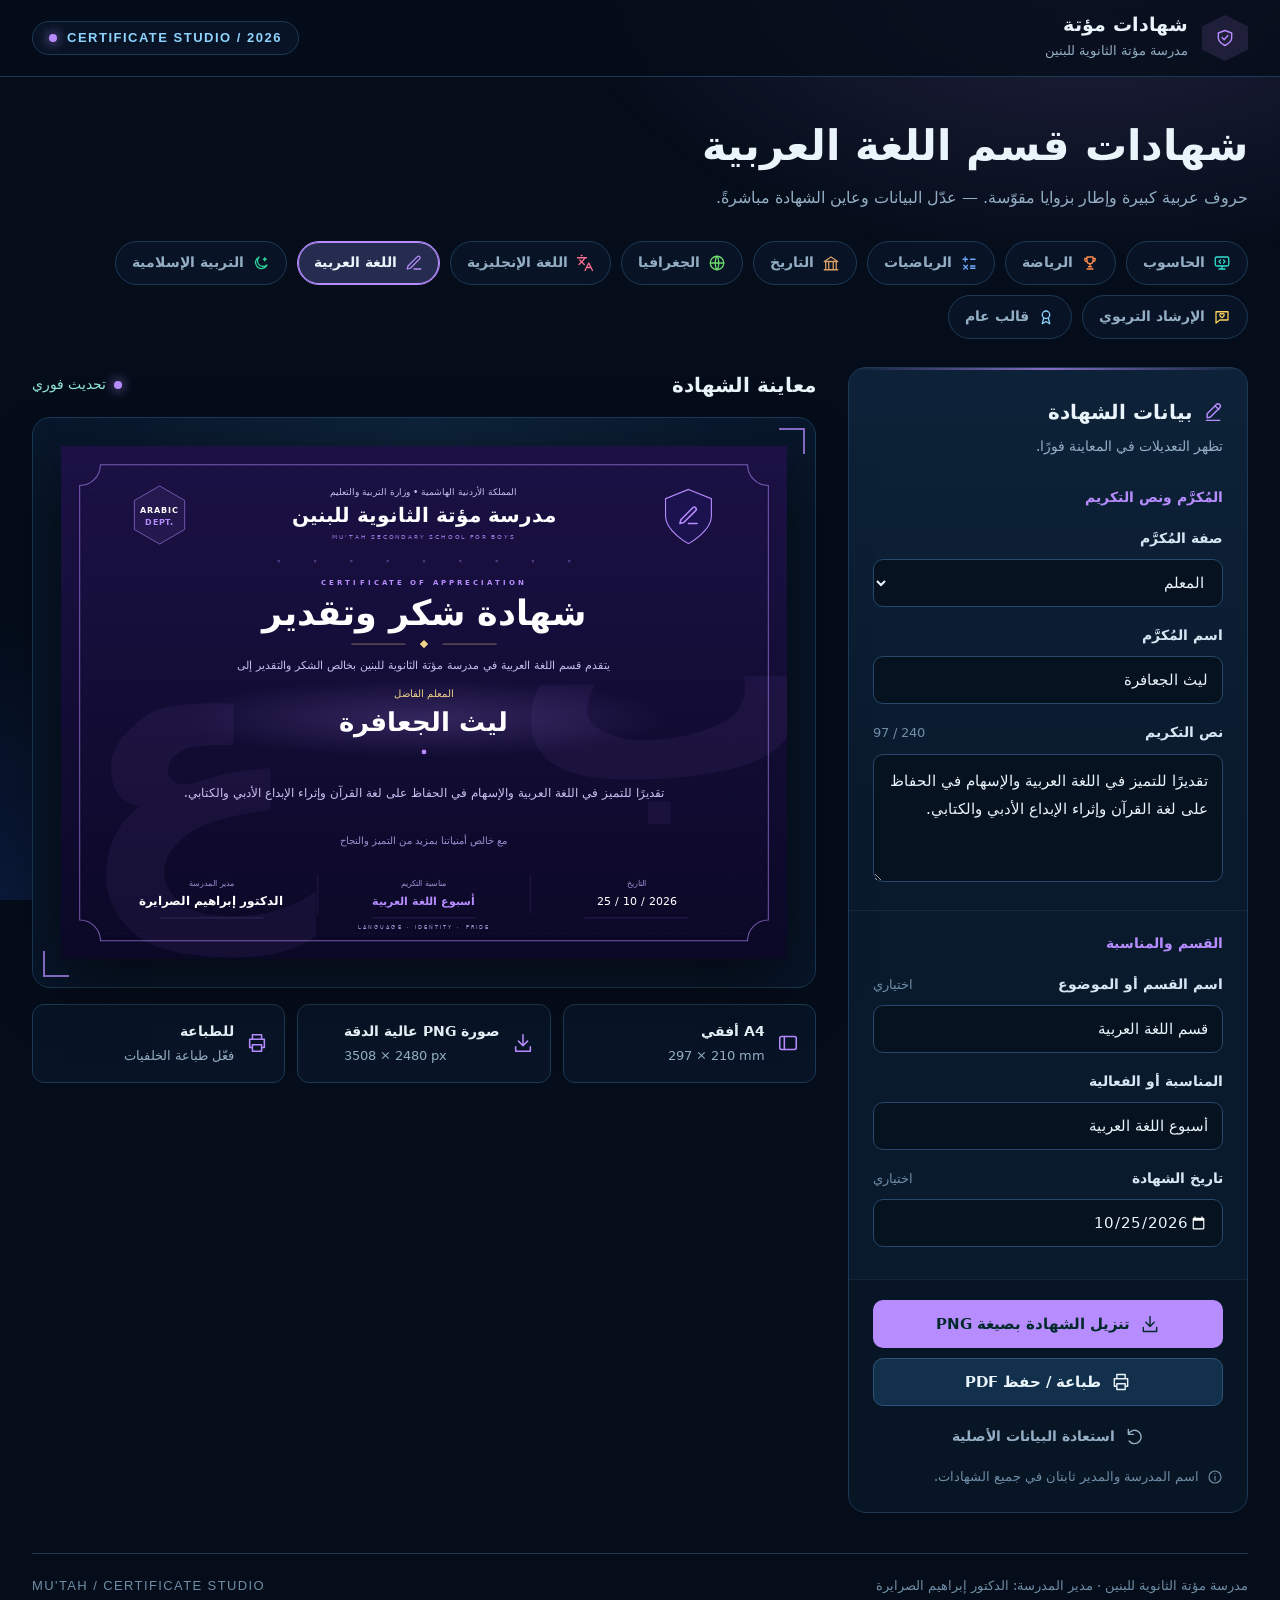
==== arabic.html @ f324a5b7 "Add files via upload" ====
<!doctype html>
<html lang="ar" dir="rtl">
<head>
<meta charset="utf-8">
<meta name="viewport" content="width=device-width,initial-scale=1">
<meta name="theme-color" content="#050d1a">
<meta name="description" content="صمّم شهادة شكر وتقدير لمدرسة مؤتة الثانوية للبنين بطابع الأمن السيبراني، ثم نزّلها صورة أو اطبعها.">
<title>شهادات مؤتة | شهادات الأقسام</title>
<link rel="stylesheet" href="style.css">
</head>
<body data-dept="arabic">
<svg width="0" height="0" class="sr-only" aria-hidden="true" xmlns="http://www.w3.org/2000/svg"><defs>
<symbol id="i-shield" viewBox="0 0 24 24"><path d="m12 3 8 3v6c0 5-8 9-8 9s-8-4-8-9V6z"/><path d="m8.5 11.5 2.4 2.5 4.6-5"/></symbol>
<symbol id="i-edit" viewBox="0 0 24 24"><path d="M15 5 19 9M5 19l4-1 11-11a2.8 2.8 0 0 0-4-4L5 14zM4 22h16"/></symbol>
<symbol id="i-download" viewBox="0 0 24 24"><path d="M12 3v12m-5-5 5 5 5-5M4 16v5h16v-5"/></symbol>
<symbol id="i-print" viewBox="0 0 24 24"><path d="M7 8V3h10v5M7 17H4V8h16v9h-3M7 14h10v7H7z"/></symbol>
<symbol id="i-reset" viewBox="0 0 24 24"><path d="M4 4v6h6M4 10a8 8 0 1 1 1 8"/></symbol>
<symbol id="i-info" viewBox="0 0 24 24"><circle cx="12" cy="12" r="9"/><path d="M12 11v6m0-10h.01"/></symbol>
<symbol id="i-layout" viewBox="0 0 24 24"><rect x="3" y="5" width="18" height="14" rx="2"/><path d="M8 5v14"/></symbol>
</defs></svg>
<header class="topbar"><div class="wrap top"><a class="brand" href="index.html" aria-label="الصفحة الرئيسية"><div class="mark"><svg class="ui-icon" aria-hidden="true"><use href="#i-shield"/></svg></div><div><b>شهادات مؤتة</b><small>مدرسة مؤتة الثانوية للبنين</small></div></a><div class="tag" dir="ltr">CERTIFICATE STUDIO / 2026</div></div></header>
<main class="wrap">
<section class="intro"><h1 id="pageH1">شهادات مؤتة</h1><p id="pageLead"></p></section>
<nav class="depts" id="depts" aria-label="اختر القسم"></nav>
<div class="work">
<aside class="panel" aria-labelledby="form-title">
<div class="ph"><h2 id="form-title"><svg class="ui-icon" aria-hidden="true"><use href="#i-edit"/></svg>بيانات الشهادة</h2><p>تظهر التعديلات في المعاينة فورًا.</p></div>
<form id="certificateForm" autocomplete="off">
<div class="group"><h3>المُكرَّم ونص التكريم</h3>
<div class="field"><label for="honorific">صفة المُكرَّم</label><select id="honorific"><option value="المعلم الفاضل">المعلم</option><option value="المعلمة الفاضلة">المعلمة</option><option value="الطالب المتميز">الطالب</option><option value="الطالبة المتميزة">الطالبة</option><option value="الأستاذ الفاضل">الأستاذ</option><option value="الأستاذة الفاضلة">الأستاذة</option><option value="">بدون صفة</option></select></div>
<div class="field"><label for="recipient">اسم المُكرَّم</label><input id="recipient" value="ليث الجعافرة" maxlength="90" placeholder="اكتب اسم المعلم أو الطالب" spellcheck="false"></div>
<div class="field"><label for="reason">نص التكريم <span class="hint" id="reasonCount" dir="ltr" aria-hidden="true">0 / 240</span></label><textarea id="reason" maxlength="240" aria-describedby="reason-limit">تقديرًا للجهود المتميزة والمشاركة الفاعلة في فعاليات الأمن السيبراني، والإسهام في نشر الوعي الرقمي وثقافة الاستخدام الآمن للتكنولوجيا.</textarea><span class="sr-only" id="reason-limit">الحد الأقصى 240 حرفًا.</span></div></div>
<div class="group"><h3>القسم والمناسبة</h3>
<div class="field"><label for="deptName">اسم القسم أو الموضوع <span class="hint">اختياري</span></label><input id="deptName" maxlength="48" placeholder="مثال: قسم الحاسوب"></div>
<div class="field"><label for="occasion">المناسبة أو الفعالية</label><input id="occasion" value="CYBER ARENA 2026" maxlength="64" placeholder="اكتب عنوان المناسبة" dir="auto"></div>
<div class="field"><label for="date">تاريخ الشهادة <span class="hint">اختياري</span></label><input id="date" type="date" value="2026-10-25"></div></div>
<div class="acts"><button type="button" id="pngBtn" class="btn btn-p"><svg class="ui-icon" aria-hidden="true"><use href="#i-download"/></svg><span>تنزيل الشهادة بصيغة PNG</span></button><button type="button" id="printBtn" class="btn btn-s"><svg class="ui-icon" aria-hidden="true"><use href="#i-print"/></svg>طباعة / حفظ PDF</button><button type="button" id="resetBtn" class="btn btn-t"><svg class="ui-icon" aria-hidden="true"><use href="#i-reset"/></svg>استعادة البيانات الأصلية</button><p class="note"><svg class="ui-icon" aria-hidden="true"><use href="#i-info"/></svg>اسم المدرسة والمدير ثابتان في جميع الشهادات.</p></div>
</form></aside>
<section class="preview" aria-labelledby="preview-title">
<div class="pv-head"><h2 id="preview-title">معاينة الشهادة</h2><span class="live">تحديث فوري</span></div>
<div class="stage"><div class="art">
<svg id="certificate" style="color:#35e0d0" viewBox="0 0 1400 990" xmlns="http://www.w3.org/2000/svg" role="img" aria-labelledby="certTitle certDesc">
<title id="certTitle">شهادة شكر وتقدير</title><desc id="certDesc">شهادة صادرة عن مدرسة مؤتة الثانوية للبنين.</desc>
<defs>
<style id="svgFontStyles"></style>
<style>.ar{font-family:CyberArabic,Tahoma,sans-serif;text-anchor:middle;direction:rtl;unicode-bidi:plaintext}.en{font-family:CyberArabic,Arial,sans-serif;text-anchor:middle;direction:ltr;unicode-bidi:plaintext}</style>
<linearGradient id="bgG" x1="0" y1="0" x2="0" y2="1"><stop stop-color="#071a33"/><stop offset="1" stop-color="#040e1c"/></linearGradient>
<radialGradient id="glow" cx=".5" cy="0" r=".7"><stop stop-color="currentColor" stop-opacity=".22"/><stop offset="1" stop-color="currentColor" stop-opacity="0"/></radialGradient>
<radialGradient id="nameGlow"><stop stop-color="currentColor" stop-opacity=".2"/><stop offset="1" stop-color="currentColor" stop-opacity="0"/></radialGradient>
<linearGradient id="fade" x1="0" y1="0" x2="1" y2="0"><stop stop-color="currentColor" stop-opacity="0"/><stop offset=".5" stop-color="currentColor"/><stop offset="1" stop-color="currentColor" stop-opacity="0"/></linearGradient>
<pattern id="hex" width="34.64" height="60" patternUnits="userSpaceOnUse" patternTransform="scale(1.25)"><path d="M0 10L17.32 0 34.64 10M0 10V30M34.64 10V30M0 30L17.32 40 34.64 30M17.32 40V60" fill="none" stroke="currentColor" stroke-opacity=".075"/></pattern>
<g id="trace" fill="none" stroke="currentColor" stroke-width="1.5" opacity=".4"><path d="M36 430h34l30 30v100l26 26v80M36 468h18l26 26v70l26 26v50"/><circle cx="126" cy="666" r="4"/><circle cx="106" cy="640" r="4"/></g>
</defs>
<g id="themeArt"></g>
<g transform="translate(190 133)"><path d="M0-56 48.5-28v56L0 56-48.5 28v-56Z" fill="currentColor" fill-opacity=".07" stroke="currentColor" stroke-opacity=".7" stroke-width="1.5"/><text id="badge1" class="en" y="-4" style="fill:var(--ink)" font-size="15" font-weight="700" letter-spacing="2">CYBER</text><text id="badge2" class="en" y="20" fill="currentColor" font-size="16" font-weight="700" letter-spacing="1.5">ARENA</text></g>
<g transform="translate(1210 133) scale(.85)"><path d="M0-58 52-37V3C52 37 0 65 0 65S-52 37-52 3v-40Z" style="fill:var(--panel)" stroke="currentColor" stroke-width="2.5"/><g id="emblemIcon" transform="translate(-26 -24) scale(2.17)" fill="none" stroke="currentColor" stroke-width="1.6" stroke-linecap="round" stroke-linejoin="round"></g></g>
<text class="ar" x="700" y="94" style="fill:var(--soft)" font-size="17">المملكة الأردنية الهاشمية  •  وزارة التربية والتعليم</text>
<text class="ar" x="700" y="146" style="fill:var(--ink)" font-size="38" font-weight="700">مدرسة مؤتة الثانوية للبنين</text>
<text class="en" x="700" y="180" fill="currentColor" fill-opacity=".8" font-size="12" letter-spacing="3.5">MU'TAH SECONDARY SCHOOL FOR BOYS</text>
<path d="M120 214H1280" stroke="url(#fade)" stroke-width="1.5"/>
<text class="en" x="700" y="268" fill="currentColor" font-size="14" font-weight="700" letter-spacing="6">CERTIFICATE OF APPRECIATION</text>
<text class="ar" x="700" y="346" style="fill:var(--ink)" font-size="68" font-weight="700">شهادة شكر وتقدير</text>
<path d="M560 382h104M736 382h104" style="stroke:var(--gold)" stroke-opacity=".6" stroke-width="1.5"/><path d="m700 374 8 8-8 8-8-8Z" style="fill:var(--gold)"/>
<text id="introText" class="ar" x="700" y="430" style="fill:var(--soft)" font-size="22">تتقدم إدارة مدرسة مؤتة الثانوية للبنين بخالص الشكر والتقدير إلى</text>
<ellipse cx="700" cy="525" rx="470" ry="76" fill="url(#nameGlow)"/>
<text class="ar" id="honorificText" x="700" y="484" style="fill:var(--gold)" font-size="20">المعلم الفاضل</text>
<text class="ar" id="recipientText" x="700" y="549" style="fill:var(--ink)" font-size="50" font-weight="700">ليث الجعافرة</text>
<path d="M360 590H1040" stroke="url(#fade)" stroke-width="2"/><circle cx="700" cy="590" r="4.5" fill="currentColor"/>
<text class="ar" id="reasonText" x="700" y="648" style="fill:var(--soft)" font-size="23"><tspan x="700">تقديرًا للجهود المتميزة والمشاركة الفاعلة في فعاليات الأمن السيبراني،</tspan></text>
<text class="ar" x="700" y="767" style="fill:var(--mute)" font-size="19">مع خالص أمنياتنا بمزيد من التميز والنجاح</text>
<path d="M120 808H1280" stroke="url(#fade)" stroke-opacity=".5"/><path d="M495 826v76M905 826v76" stroke="currentColor" stroke-opacity=".25"/>
<g id="eventGroup"><text class="ar" x="700" y="848" style="fill:var(--mute)" font-size="15">مناسبة التكريم</text><text id="occasionText" class="en" x="700" y="886" fill="currentColor" font-size="22" font-weight="700">CYBER ARENA 2026</text></g>
<g id="dateGroup"><text class="ar" x="1110" y="848" style="fill:var(--mute)" font-size="15">التاريخ</text><text id="dateText" class="en" x="1110" y="886" style="fill:var(--ink)" font-size="22">25 / 10 / 2026</text></g>
<text class="ar" x="290" y="848" style="fill:var(--mute)" font-size="15">مدير المدرسة</text><text class="ar" x="290" y="886" style="fill:var(--ink)" font-size="23" font-weight="700">الدكتور إبراهيم الصرايرة</text>
<path d="M190 910h200M600 910h200M1010 910h200" stroke="currentColor" stroke-opacity=".35"/>
<text id="taglineText" class="en" x="700" y="932" style="fill:var(--mute)" font-size="10" letter-spacing="4">KNOWLEDGE · AWARENESS · EXCELLENCE</text>
</svg></div></div>
<div class="specs"><div class="spec"><svg class="ui-icon" aria-hidden="true"><use href="#i-layout"/></svg><div><b>A4 أفقي</b><small dir="ltr">297 × 210 mm</small></div></div><div class="spec"><svg class="ui-icon" aria-hidden="true"><use href="#i-download"/></svg><div><b>صورة PNG عالية الدقة</b><small dir="ltr">3508 × 2480 px</small></div></div><div class="spec"><svg class="ui-icon" aria-hidden="true"><use href="#i-print"/></svg><div><b>للطباعة</b><small>فعّل طباعة الخلفيات</small></div></div></div>
</section></div>
<footer class="foot"><span>مدرسة مؤتة الثانوية للبنين · مدير المدرسة: الدكتور إبراهيم الصرايرة</span><span dir="ltr">MU'TAH / CERTIFICATE STUDIO</span></footer>
</main>
<div id="toast" class="toast" role="status" aria-live="polite"></div>
<script src="themes.js"></script>
<script src="script.js"></script>
</body>
</html>
---- style.css ----
/* شهادات مؤتة — التنسيق */
:root{color-scheme:dark;--bg:#050d1a;--panel:#0a1a2d;--line:#1c3a56;--ink:#eaf4fb;--mute:#93aec4;--dim:#6f8da6;--cyan:#35e0d0;--ice:#8fd3ff;--gold:#e6c26e;--font:CyberArabic,Tahoma,sans-serif}
*{box-sizing:border-box}
body{margin:0;min-width:320px;background:var(--bg);color:var(--ink);font:400 15px/1.8 var(--font);isolation:isolate}
body:before{content:"";position:fixed;inset:0;z-index:-1;pointer-events:none;background:radial-gradient(60% 50% at 85% -5%,color-mix(in srgb,var(--cyan) 17%,transparent),transparent 70%),radial-gradient(50% 45% at 0% 100%,#2f6bff22,transparent 70%)}
button,input,select,textarea{font:inherit}button{cursor:pointer}button:disabled{cursor:wait;opacity:.65}
:focus-visible{outline:3px solid var(--cyan);outline-offset:3px}
svg.ui-icon{width:20px;height:20px;fill:none;stroke:currentColor;stroke-width:1.7;stroke-linecap:round;stroke-linejoin:round;flex-shrink:0}
.wrap{max-width:1560px;margin:auto;padding:0 32px}
.topbar{border-bottom:1px solid var(--line);background:#050d1acc;backdrop-filter:blur(8px)}
.top{display:flex;align-items:center;justify-content:space-between;gap:16px;height:76px}
.brand{display:flex;align-items:center;gap:14px}
.mark{width:46px;height:46px;display:grid;place-items:center;color:var(--cyan);background:color-mix(in srgb,var(--cyan) 13%,transparent);clip-path:polygon(50% 0,100% 25%,100% 75%,50% 100%,0 75%,0 25%)}
.brand b{display:block;font-size:19px;line-height:1.3}.brand small{color:var(--mute);font-size:13px}
.tag{display:inline-flex;align-items:center;gap:10px;padding:6px 16px;border:1px solid var(--line);border-radius:999px;font:700 13px/1.6 Arial,sans-serif;letter-spacing:1.5px;color:var(--ice);background:#0a1a2d99}
.tag:before,.live:before{content:"";width:8px;height:8px;border-radius:50%;background:var(--cyan);box-shadow:0 0 12px var(--cyan)}
.intro{padding:40px 0 28px}.intro h1{font-size:clamp(28px,3.6vw,42px);line-height:1.4;margin:0 0 8px}.intro p{margin:0;color:var(--mute);font-size:16px;max-width:60ch}
.work{display:grid;grid-template-columns:400px minmax(0,1fr);gap:32px;align-items:start}
.panel{position:relative;overflow:hidden;background:linear-gradient(180deg,#0d2238,var(--panel) 40%);border:1px solid var(--line);border-radius:18px}
.panel:before{content:"";position:absolute;inset:0 0 auto;height:2px;background:linear-gradient(90deg,transparent,var(--cyan),transparent);opacity:.7}
.ph{padding:26px 24px 6px}.ph h2{margin:0;font-size:20px;display:flex;align-items:center;gap:10px}.ph h2 svg{color:var(--cyan)}.ph p{margin:4px 0 0;color:var(--mute);font-size:14px}
.group{padding:20px 24px 6px}.group+.group{border-top:1px solid #1c3a5677;margin-top:6px}.group h3{margin:0 0 16px;font-size:14px;color:var(--cyan)}
.field{margin-bottom:16px}.field label{display:flex;justify-content:space-between;align-items:baseline;font-size:14px;font-weight:700;margin-bottom:8px;color:#d6e6f2}.hint{font-weight:400;color:var(--dim);font-size:13px}
input,select,textarea{display:block;width:100%;border:1px solid #27486a;border-radius:10px;background:#06121f;color:var(--ink);padding:0 14px;font-size:15px;outline:none;transition:border-color .2s,box-shadow .2s}
input,select{height:48px}textarea{padding:12px 14px;min-height:128px;max-height:260px;resize:vertical;line-height:1.9}
input::placeholder{color:var(--dim)}input:focus,select:focus,textarea:focus{border-color:var(--cyan);box-shadow:0 0 0 3px color-mix(in srgb,var(--cyan) 13%,transparent)}
input[type=date]{direction:ltr;text-align:right;color-scheme:dark}
.acts{display:grid;gap:10px;margin-top:10px;padding:20px 24px 24px;border-top:1px solid #1c3a5677;background:#06121f88}
.btn{display:flex;align-items:center;justify-content:center;gap:10px;min-height:48px;padding:0 16px;border-radius:10px;border:1px solid transparent;font-weight:700;font-size:15px;transition:background .2s,transform .2s}.btn:hover{transform:translateY(-1px)}
.btn-p{background:var(--cyan);color:#032a2a}.btn-p:hover{background:#6af0e3}
.btn-s{background:#12304b;border-color:#2b5379;color:var(--ink)}.btn-s:hover{background:#18405f}
.btn-t{background:none;color:var(--mute);min-height:40px;font-weight:600;font-size:14px}.btn-t:hover{color:var(--ink)}
.note{display:flex;gap:8px;margin:0;color:var(--dim);font-size:13px;line-height:1.7}.note svg{width:16px;height:16px;margin-top:3px}
.pv-head{display:flex;justify-content:space-between;align-items:center;gap:12px;margin-bottom:14px}.pv-head h2{margin:0;font-size:20px}.live{display:inline-flex;align-items:center;gap:8px;color:#8fe9d9;font-size:14px}
.stage{position:relative;padding:28px;border:1px solid var(--line);border-radius:18px;background:radial-gradient(70% 90% at 50% 0%,#1c4a6a40,transparent 75%),#08162a}
.stage:before,.stage:after{content:"";position:absolute;width:24px;height:24px;border:2px solid var(--cyan);opacity:.7}
.stage:before{top:10px;inset-inline-start:10px;border-width:2px 0 0 2px}[dir=rtl] .stage:before{border-width:2px 2px 0 0}
.stage:after{bottom:10px;inset-inline-end:10px;border-width:0 2px 2px 0}[dir=rtl] .stage:after{border-width:0 0 2px 2px}
.art{width:100%;aspect-ratio:1400/990;background:var(--bg);box-shadow:0 20px 60px #0009;overflow:hidden}.art>svg{width:100%;height:100%;display:block}
.specs{display:grid;grid-template-columns:repeat(3,1fr);gap:12px;margin-top:16px}
.spec{display:flex;align-items:center;gap:12px;padding:14px 16px;border:1px solid var(--line);border-radius:12px;background:#0a1a2d99}.spec svg{color:var(--cyan);width:22px;height:22px}.spec b{display:block;font-size:14px}.spec small{display:block;color:var(--mute);font-size:13px}
.foot{display:flex;justify-content:space-between;gap:12px;margin-top:40px;padding:20px 0 36px;border-top:1px solid var(--line);color:var(--dim);font-size:13px}.foot span[dir=ltr]{font-family:Arial,sans-serif;letter-spacing:1.4px}
.toast{position:fixed;left:50%;bottom:24px;transform:translate(-50%,20px);padding:14px 22px;max-width:calc(100% - 32px);border:1px solid color-mix(in srgb,var(--cyan) 40%,transparent);border-radius:12px;background:#0f3338;color:#e0fff7;font-size:14px;opacity:0;pointer-events:none;transition:.2s;z-index:10;box-shadow:0 8px 35px #0008}.toast.show{opacity:1;transform:translate(-50%,0)}
.sr-only{position:absolute;width:1px;height:1px;margin:-1px;overflow:hidden;clip:rect(0,0,0,0);white-space:nowrap;border:0}
@media(min-width:1101px){.preview{position:sticky;top:24px}}
@media(max-width:1100px){.wrap{padding:0 22px}.work{grid-template-columns:340px minmax(0,1fr);gap:22px}.stage{padding:18px}.specs{grid-template-columns:1fr}}
@media(max-width:900px){.work{grid-template-columns:1fr}.preview{order:-1}.specs{grid-template-columns:repeat(3,1fr)}.spec{flex-direction:column;text-align:center;gap:6px;padding:12px 8px}}
@media(max-width:640px){.wrap{padding:0 16px}.top{height:64px}.brand b{font-size:16px}.tag{font-size:11px;padding:4px 10px}.intro{padding:28px 0 20px}.intro p{font-size:14px}.stage{padding:12px;border-radius:14px}.stage:before,.stage:after{display:none}.specs{grid-template-columns:1fr}.spec{flex-direction:row;text-align:start}.foot{flex-direction:column;text-align:center}}
@media(prefers-reduced-motion:reduce){*{transition:none!important}}
@media print{@page{size:A4 landscape;margin:0}html,body{width:297mm;height:210mm;margin:0;background:#050d1a!important;print-color-adjust:exact;-webkit-print-color-adjust:exact}body:before,.topbar,.intro,.panel,.pv-head,.specs,.foot,.toast,.stage:before,.stage:after{display:none!important}.wrap,.work,.preview,.stage{display:block!important;position:static;width:297mm;height:210mm;max-width:none;margin:0;padding:0;border:0;border-radius:0;background:none;box-shadow:none}.art{width:297mm;height:210mm;aspect-ratio:auto;box-shadow:none}}

/* شريط الأقسام */
.depts{display:flex;flex-wrap:wrap;gap:10px;margin:0 0 28px}
.chip{display:inline-flex;align-items:center;gap:8px;min-height:44px;padding:0 16px;border:1px solid var(--line);border-radius:999px;background:#0a1a2d99;color:var(--mute);font-weight:700;font-size:14px;transition:color .2s,border-color .2s,background .2s}
.chip svg{width:18px;height:18px;color:var(--c)}
.chip:hover{color:var(--ink);border-color:var(--c)}
.chip[aria-pressed=true],.chip[aria-current=page]{color:var(--ink);border-color:var(--c);background:color-mix(in srgb,var(--c) 16%,#0a1a2d);box-shadow:inset 0 0 0 1px var(--c)}
@media(max-width:640px){.depts{flex-wrap:nowrap;overflow-x:auto;padding-bottom:8px;margin-bottom:20px}.chip{flex-shrink:0}}

/* صفحات المواضيع والصفحة الرئيسية */
.brand{color:inherit;text-decoration:none}a.chip{text-decoration:none}
.cards{display:grid;grid-template-columns:repeat(auto-fill,minmax(270px,1fr));gap:20px}
.card{display:block;color:inherit;text-decoration:none;border:1px solid var(--line);border-radius:18px;overflow:hidden;background:#0a1a2d;transition:transform .2s,border-color .2s}
.card:hover{transform:translateY(-3px);border-color:var(--c)}
.thumb{position:relative;aspect-ratio:1400/990;overflow:hidden}.thumb>svg{width:100%;height:100%;display:block}
.thumb .ico{position:absolute;inset:0;display:grid;place-items:center}.thumb .ico svg{width:60px;height:60px;color:var(--c);stroke-width:1.5;filter:drop-shadow(0 2px 8px #000a)}
.meta{padding:14px 18px 18px;border-top:2px solid var(--c)}.meta b{display:block;font-size:17px}.meta small{color:var(--mute);font-size:13px}
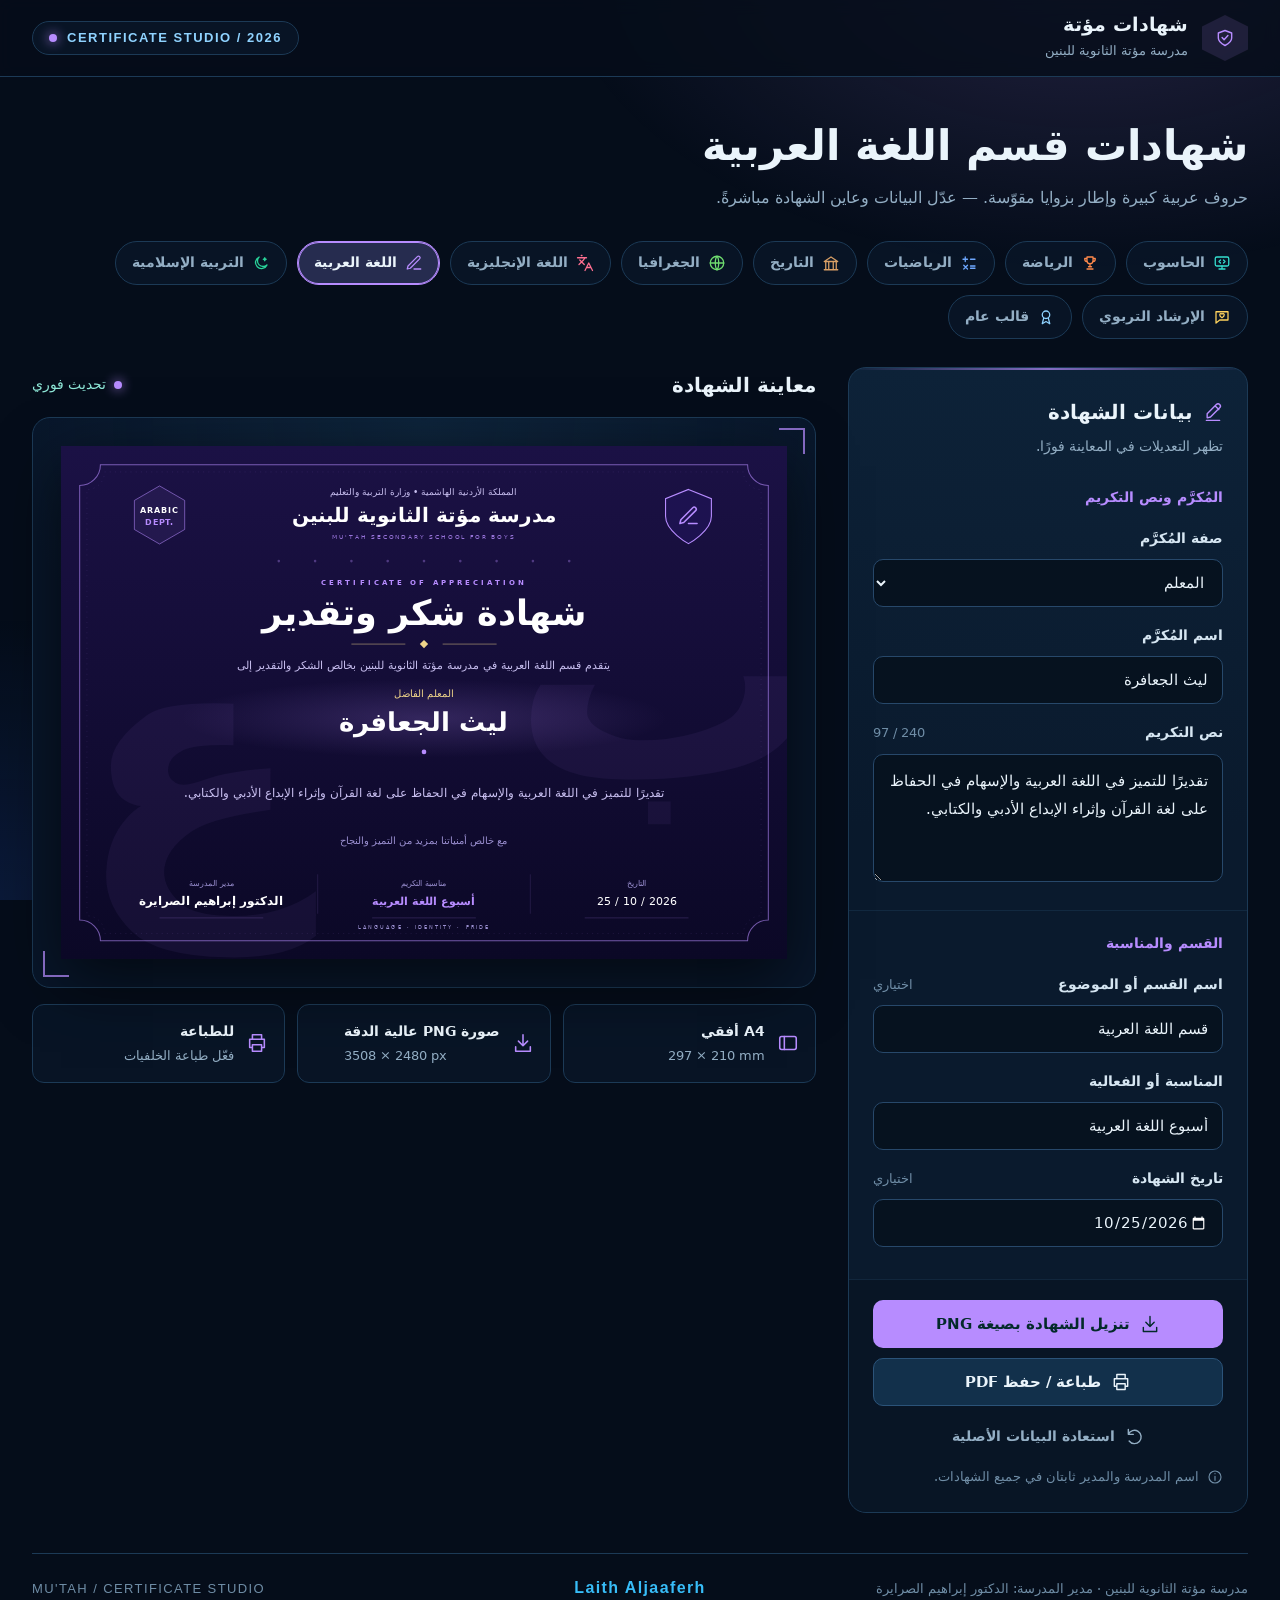
==== commit 307b0654: "Update arabic.html" ====
--- a/arabic.html
+++ b/arabic.html
@@ -77,7 +77,7 @@
 </svg></div></div>
 <div class="specs"><div class="spec"><svg class="ui-icon" aria-hidden="true"><use href="#i-layout"/></svg><div><b>A4 أفقي</b><small dir="ltr">297 × 210 mm</small></div></div><div class="spec"><svg class="ui-icon" aria-hidden="true"><use href="#i-download"/></svg><div><b>صورة PNG عالية الدقة</b><small dir="ltr">3508 × 2480 px</small></div></div><div class="spec"><svg class="ui-icon" aria-hidden="true"><use href="#i-print"/></svg><div><b>للطباعة</b><small>فعّل طباعة الخلفيات</small></div></div></div>
 </section></div>
-<footer class="foot"><span>مدرسة مؤتة الثانوية للبنين · مدير المدرسة: الدكتور إبراهيم الصرايرة</span><span dir="ltr">MU'TAH / CERTIFICATE STUDIO</span></footer>
+<footer class="foot"><span>مدرسة مؤتة الثانوية للبنين · مدير المدرسة: الدكتور إبراهيم الصرايرة</span> <span class="developer-name" dir="ltr">Laith Aljaaferh</span><span dir="ltr">MU'TAH / CERTIFICATE STUDIO</span></footer>
 </main>
 <div id="toast" class="toast" role="status" aria-live="polite"></div>
 <script src="themes.js"></script>
--- a/style.css
+++ b/style.css
@@ -65,3 +65,36 @@
 .thumb{position:relative;aspect-ratio:1400/990;overflow:hidden}.thumb>svg{width:100%;height:100%;display:block}
 .thumb .ico{position:absolute;inset:0;display:grid;place-items:center}.thumb .ico svg{width:60px;height:60px;color:var(--c);stroke-width:1.5;filter:drop-shadow(0 2px 8px #000a)}
 .meta{padding:14px 18px 18px;border-top:2px solid var(--c)}.meta b{display:block;font-size:17px}.meta small{color:var(--mute);font-size:13px}
+
+.foot {
+  display: grid;
+  grid-template-columns: 1fr auto 1fr;
+  align-items: center;
+  gap: 15px;
+  width: 100%;
+}
+
+.developer-name {
+  text-align: center;
+  font-weight: bold;
+  font-size: 16px;
+  color: #38bdf8;
+}
+
+.foot span:last-child {
+  justify-self: end;
+}
+
+/* للهواتف */
+@media (max-width: 768px) {
+  .foot {
+    grid-template-columns: 1fr;
+    text-align: center;
+    gap: 10px;
+  }
+
+  .foot span:last-child {
+    justify-self: center;
+  }
+}
+
